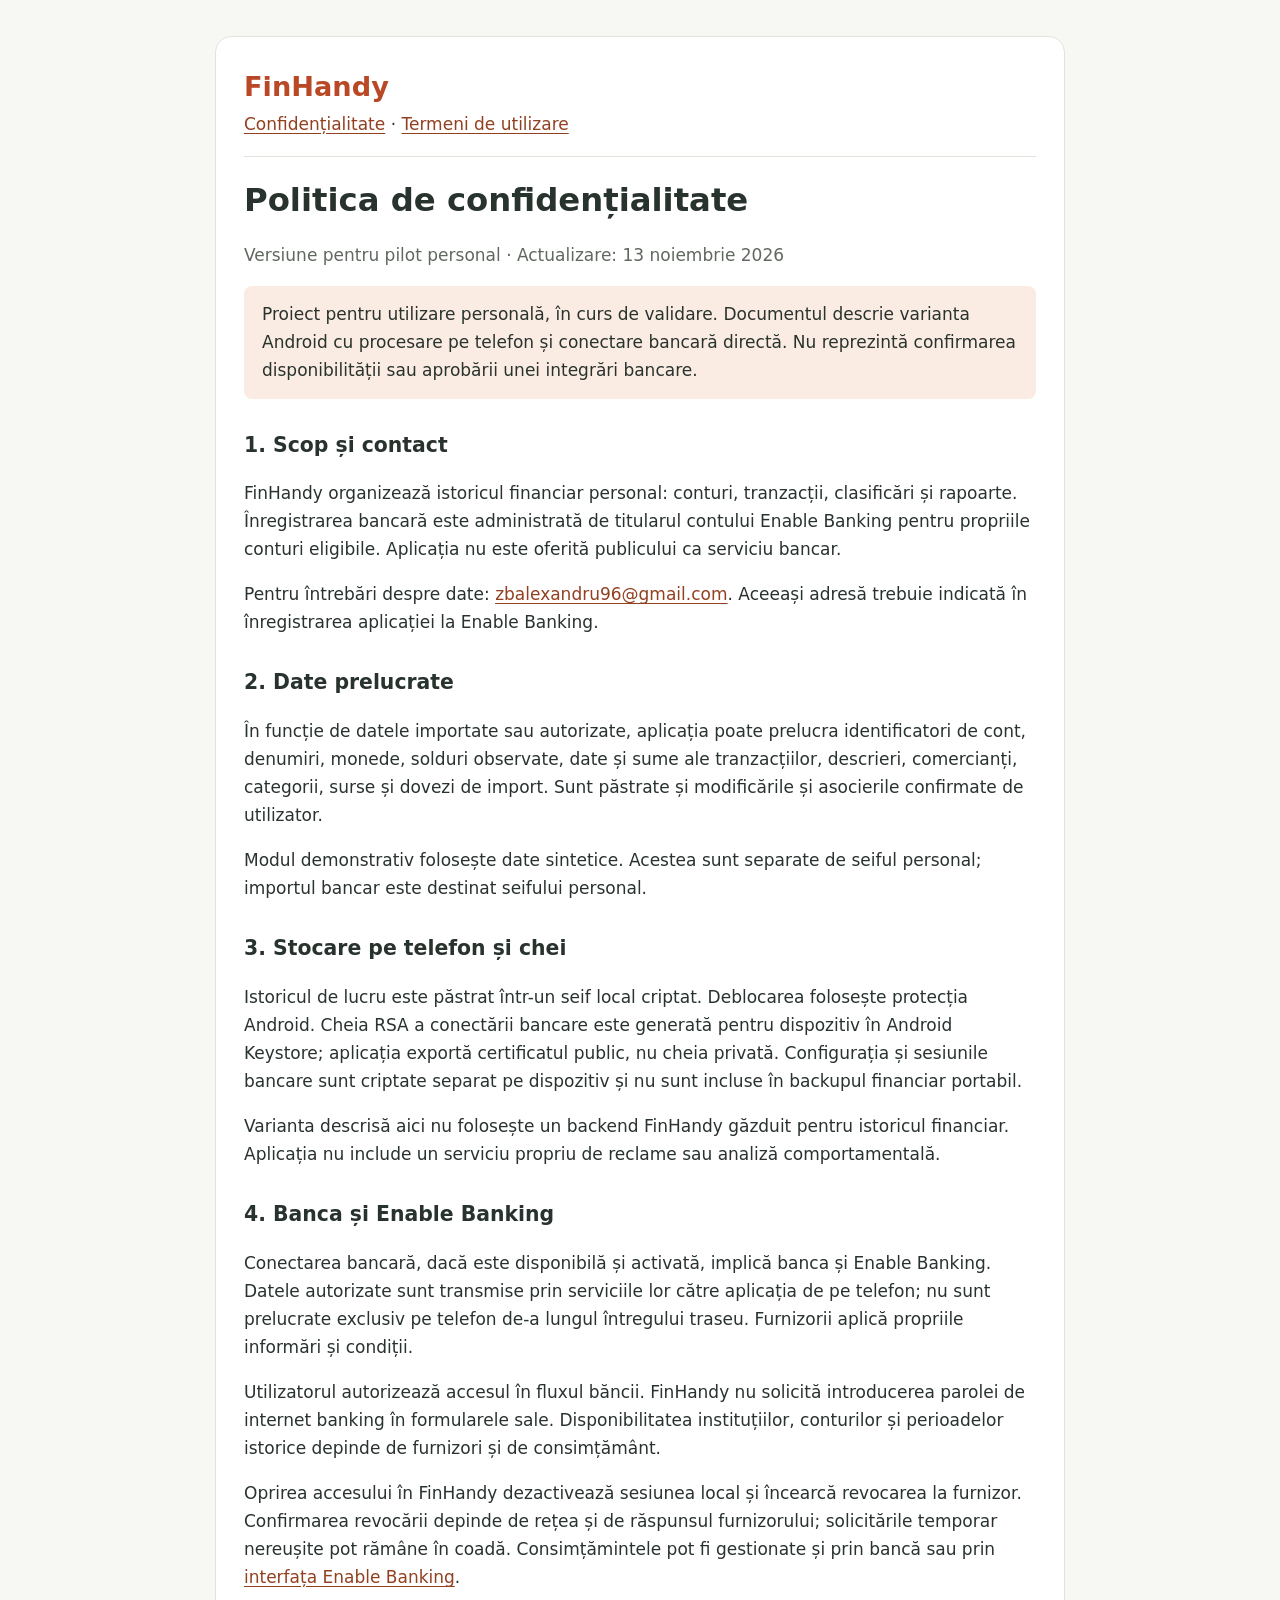
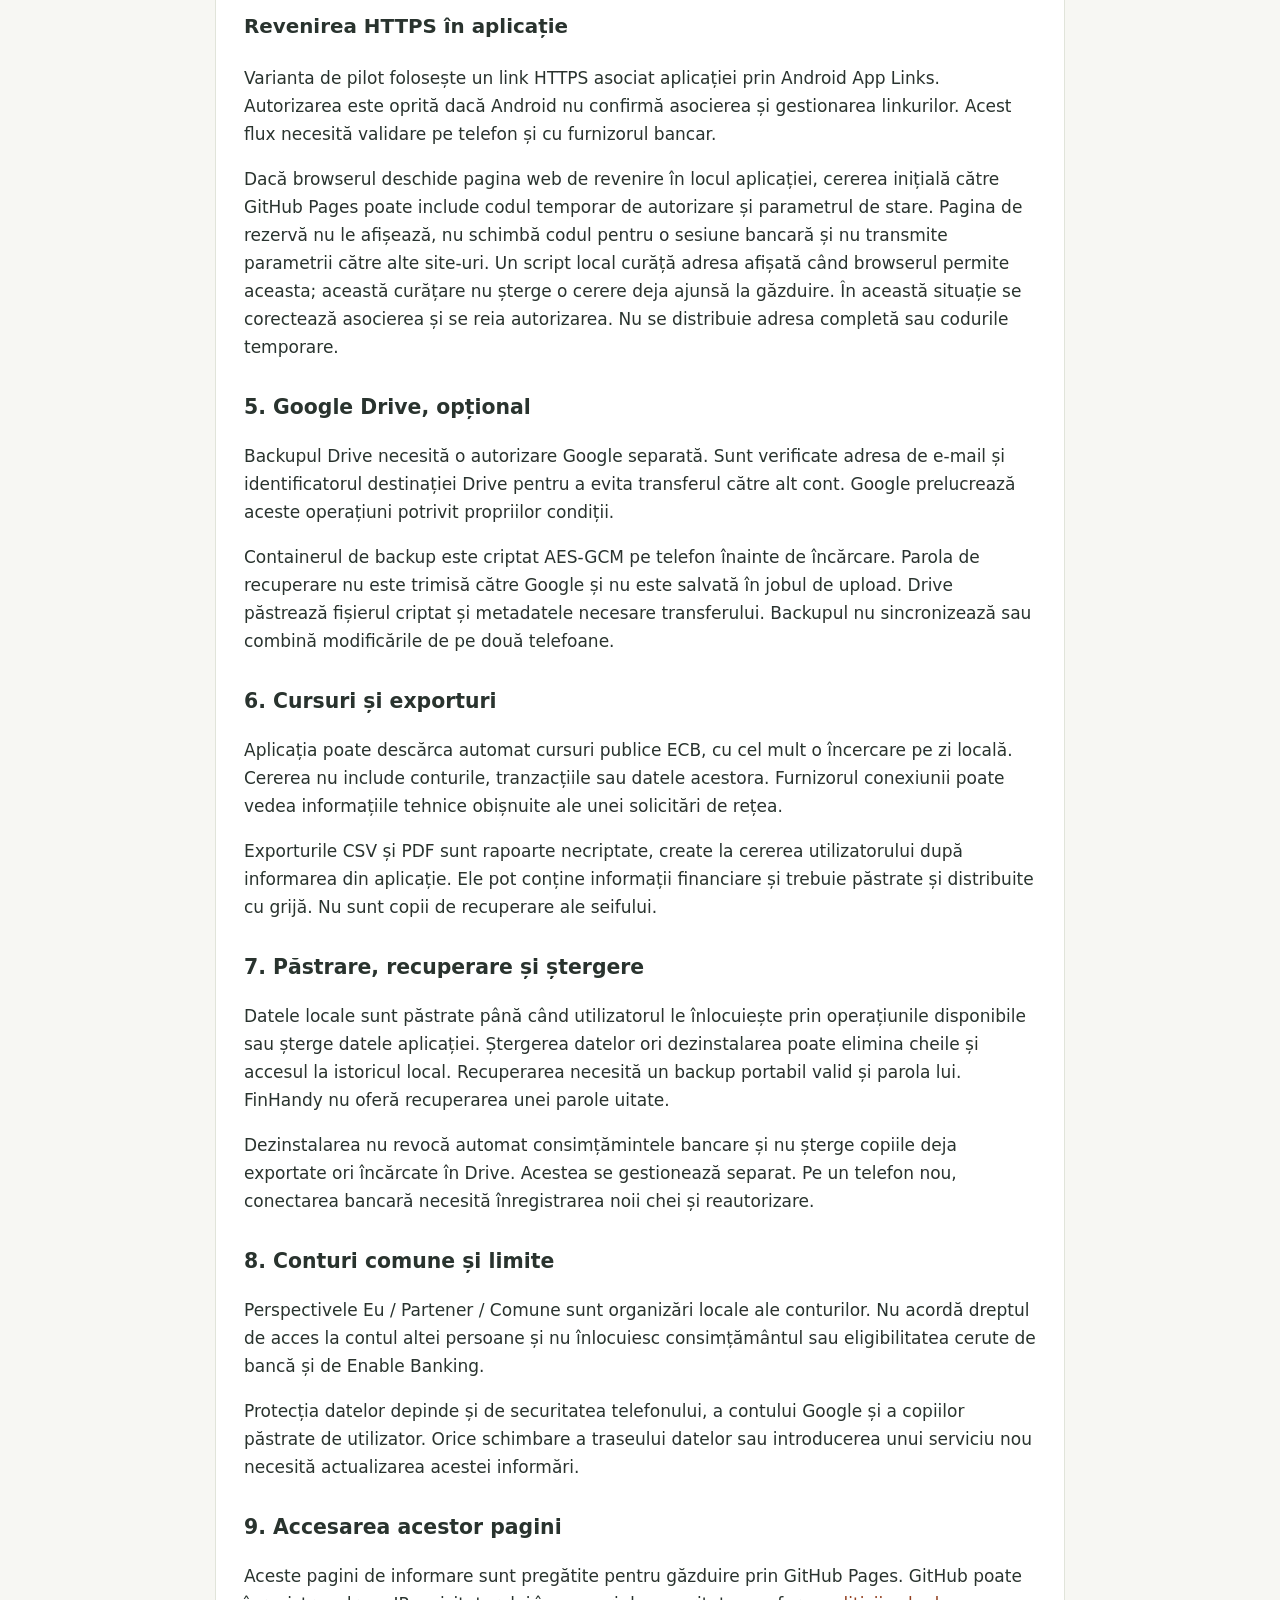
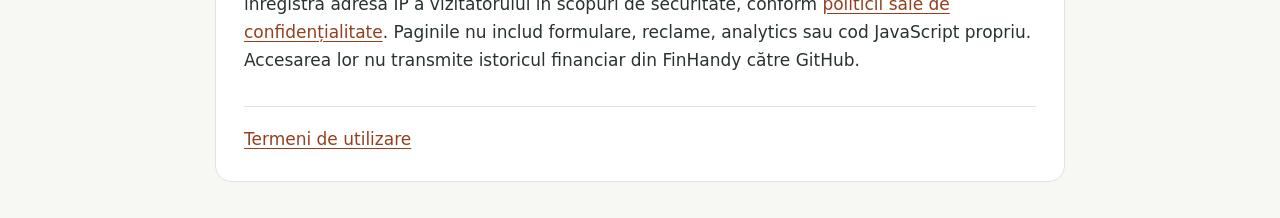
==== privacy.html @ 57fa21dd "Add files via upload" ====
<!doctype html>
<html lang="ro"><head><meta charset="utf-8"><meta name="viewport" content="width=device-width,initial-scale=1"><meta name="referrer" content="no-referrer"><title>FinHandy — Confidențialitate</title><link rel="stylesheet" href="site.css"></head>
<body><main>
<header><a class="brand" href="privacy.html">FinHandy</a><nav aria-label="Documente"><a href="privacy.html" aria-current="page">Confidențialitate</a> · <a href="terms.html">Termeni de utilizare</a></nav></header>
<h1>Politica de confidențialitate</h1>
<p class="meta">Versiune pentru pilot personal · Actualizare: 13 noiembrie 2026</p>
<p class="notice">Proiect pentru utilizare personală, în curs de validare. Documentul descrie varianta Android cu procesare pe telefon și conectare bancară directă. Nu reprezintă confirmarea disponibilității sau aprobării unei integrări bancare.</p>
<h2>1. Scop și contact</h2>
<p>FinHandy organizează istoricul financiar personal: conturi, tranzacții, clasificări și rapoarte. Înregistrarea bancară este administrată de titularul contului Enable Banking pentru propriile conturi eligibile. Aplicația nu este oferită publicului ca serviciu bancar.</p>
<p>Pentru întrebări despre date: <a href="mailto:zbalexandru96@gmail.com">zbalexandru96@gmail.com</a>. Aceeași adresă trebuie indicată în înregistrarea aplicației la Enable Banking.</p>
<h2>2. Date prelucrate</h2>
<p>În funcție de datele importate sau autorizate, aplicația poate prelucra identificatori de cont, denumiri, monede, solduri observate, date și sume ale tranzacțiilor, descrieri, comercianți, categorii, surse și dovezi de import. Sunt păstrate și modificările și asocierile confirmate de utilizator.</p>
<p>Modul demonstrativ folosește date sintetice. Acestea sunt separate de seiful personal; importul bancar este destinat seifului personal.</p>
<h2>3. Stocare pe telefon și chei</h2>
<p>Istoricul de lucru este păstrat într-un seif local criptat. Deblocarea folosește protecția Android. Cheia RSA a conectării bancare este generată pentru dispozitiv în Android Keystore; aplicația exportă certificatul public, nu cheia privată. Configurația și sesiunile bancare sunt criptate separat pe dispozitiv și nu sunt incluse în backupul financiar portabil.</p>
<p>Varianta descrisă aici nu folosește un backend FinHandy găzduit pentru istoricul financiar. Aplicația nu include un serviciu propriu de reclame sau analiză comportamentală.</p>
<h2>4. Banca și Enable Banking</h2>
<p>Conectarea bancară, dacă este disponibilă și activată, implică banca și Enable Banking. Datele autorizate sunt transmise prin serviciile lor către aplicația de pe telefon; nu sunt prelucrate exclusiv pe telefon de-a lungul întregului traseu. Furnizorii aplică propriile informări și condiții.</p>
<p>Utilizatorul autorizează accesul în fluxul băncii. FinHandy nu solicită introducerea parolei de internet banking în formularele sale. Disponibilitatea instituțiilor, conturilor și perioadelor istorice depinde de furnizori și de consimțământ.</p>
<p>Oprirea accesului în FinHandy dezactivează sesiunea local și încearcă revocarea la furnizor. Confirmarea revocării depinde de rețea și de răspunsul furnizorului; solicitările temporar nereușite pot rămâne în coadă. Consimțămintele pot fi gestionate și prin bancă sau prin <a href="https://enablebanking.com/data-sharing-consents/">interfața Enable Banking</a>.</p>
<h3>Revenirea HTTPS în aplicație</h3>
<p>Varianta de pilot folosește un link HTTPS asociat aplicației prin Android App Links. Autorizarea este oprită dacă Android nu confirmă asocierea și gestionarea linkurilor. Acest flux necesită validare pe telefon și cu furnizorul bancar.</p>
<p>Dacă browserul deschide pagina web de revenire în locul aplicației, cererea inițială către GitHub Pages poate include codul temporar de autorizare și parametrul de stare. Pagina de rezervă nu le afișează, nu schimbă codul pentru o sesiune bancară și nu transmite parametrii către alte site-uri. Un script local curăță adresa afișată când browserul permite aceasta; această curățare nu șterge o cerere deja ajunsă la găzduire. În această situație se corectează asocierea și se reia autorizarea. Nu se distribuie adresa completă sau codurile temporare.</p>
<h2>5. Google Drive, opțional</h2>
<p>Backupul Drive necesită o autorizare Google separată. Sunt verificate adresa de e-mail și identificatorul destinației Drive pentru a evita transferul către alt cont. Google prelucrează aceste operațiuni potrivit propriilor condiții.</p>
<p>Containerul de backup este criptat AES-GCM pe telefon înainte de încărcare. Parola de recuperare nu este trimisă către Google și nu este salvată în jobul de upload. Drive păstrează fișierul criptat și metadatele necesare transferului. Backupul nu sincronizează sau combină modificările de pe două telefoane.</p>
<h2>6. Cursuri și exporturi</h2>
<p>Aplicația poate descărca automat cursuri publice ECB, cu cel mult o încercare pe zi locală. Cererea nu include conturile, tranzacțiile sau datele acestora. Furnizorul conexiunii poate vedea informațiile tehnice obișnuite ale unei solicitări de rețea.</p>
<p>Exporturile CSV și PDF sunt rapoarte necriptate, create la cererea utilizatorului după informarea din aplicație. Ele pot conține informații financiare și trebuie păstrate și distribuite cu grijă. Nu sunt copii de recuperare ale seifului.</p>
<h2>7. Păstrare, recuperare și ștergere</h2>
<p>Datele locale sunt păstrate până când utilizatorul le înlocuiește prin operațiunile disponibile sau șterge datele aplicației. Ștergerea datelor ori dezinstalarea poate elimina cheile și accesul la istoricul local. Recuperarea necesită un backup portabil valid și parola lui. FinHandy nu oferă recuperarea unei parole uitate.</p>
<p>Dezinstalarea nu revocă automat consimțămintele bancare și nu șterge copiile deja exportate ori încărcate în Drive. Acestea se gestionează separat. Pe un telefon nou, conectarea bancară necesită înregistrarea noii chei și reautorizare.</p>
<h2>8. Conturi comune și limite</h2>
<p>Perspectivele Eu / Partener / Comune sunt organizări locale ale conturilor. Nu acordă dreptul de acces la contul altei persoane și nu înlocuiesc consimțământul sau eligibilitatea cerute de bancă și de Enable Banking.</p>
<p>Protecția datelor depinde și de securitatea telefonului, a contului Google și a copiilor păstrate de utilizator. Orice schimbare a traseului datelor sau introducerea unui serviciu nou necesită actualizarea acestei informări.</p>
<h2>9. Accesarea acestor pagini</h2>
<p>Aceste pagini de informare sunt pregătite pentru găzduire prin GitHub Pages. GitHub poate înregistra adresa IP a vizitatorului în scopuri de securitate, conform <a href="https://docs.github.com/en/site-policy/privacy-policies/github-general-privacy-statement">politicii sale de confidențialitate</a>. Paginile nu includ formulare, reclame, analytics sau cod JavaScript propriu. Accesarea lor nu transmite istoricul financiar din FinHandy către GitHub.</p>
<footer><a href="terms.html">Termeni de utilizare</a></footer>
</main></body></html>
---- site.css ----
:root{font-family:system-ui,sans-serif;color:#29332e;background:#f7f7f3;font-size:17px;line-height:1.65;color-scheme:light}
*{box-sizing:border-box}body{margin:0}main{max-width:850px;margin:36px auto;padding:28px;background:#fff;border:1px solid #e1e4da;border-radius:16px}
header{border-bottom:1px solid #e1e4da;padding-bottom:18px;margin-bottom:24px}.brand{color:#b94926;font-weight:750;font-size:1.6rem;text-decoration:none}h1{font-size:1.9rem;line-height:1.2}h2{font-size:1.2rem;margin-top:30px}a{color:#934020;text-underline-offset:3px}a:focus-visible{outline:3px solid #007f7b;outline-offset:4px}.meta{color:#60685f}.notice{padding:14px 18px;background:#fbece3;border-radius:8px}footer{border-top:1px solid #e1e4da;margin-top:32px;padding-top:18px}li{margin:8px 0}@media(max-width:600px){main{margin:12px;padding:20px}h1{font-size:1.6rem}}
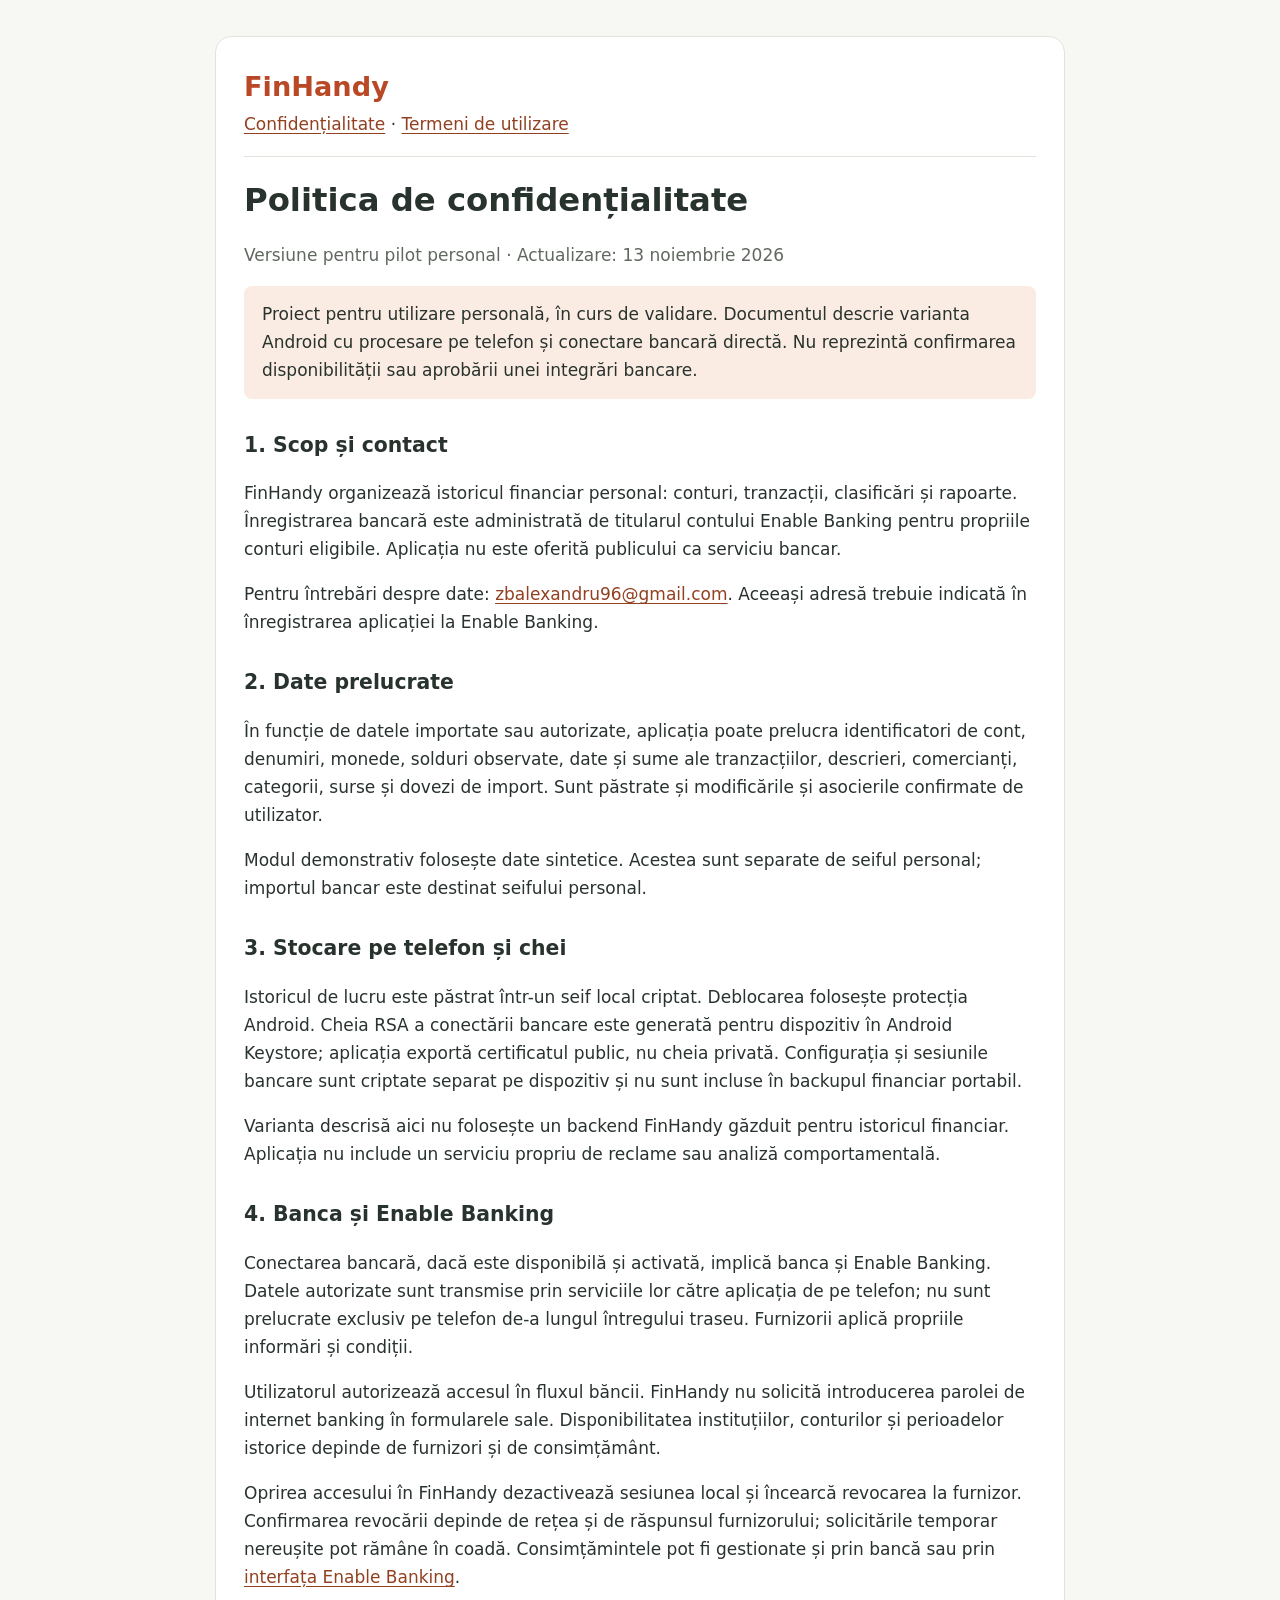
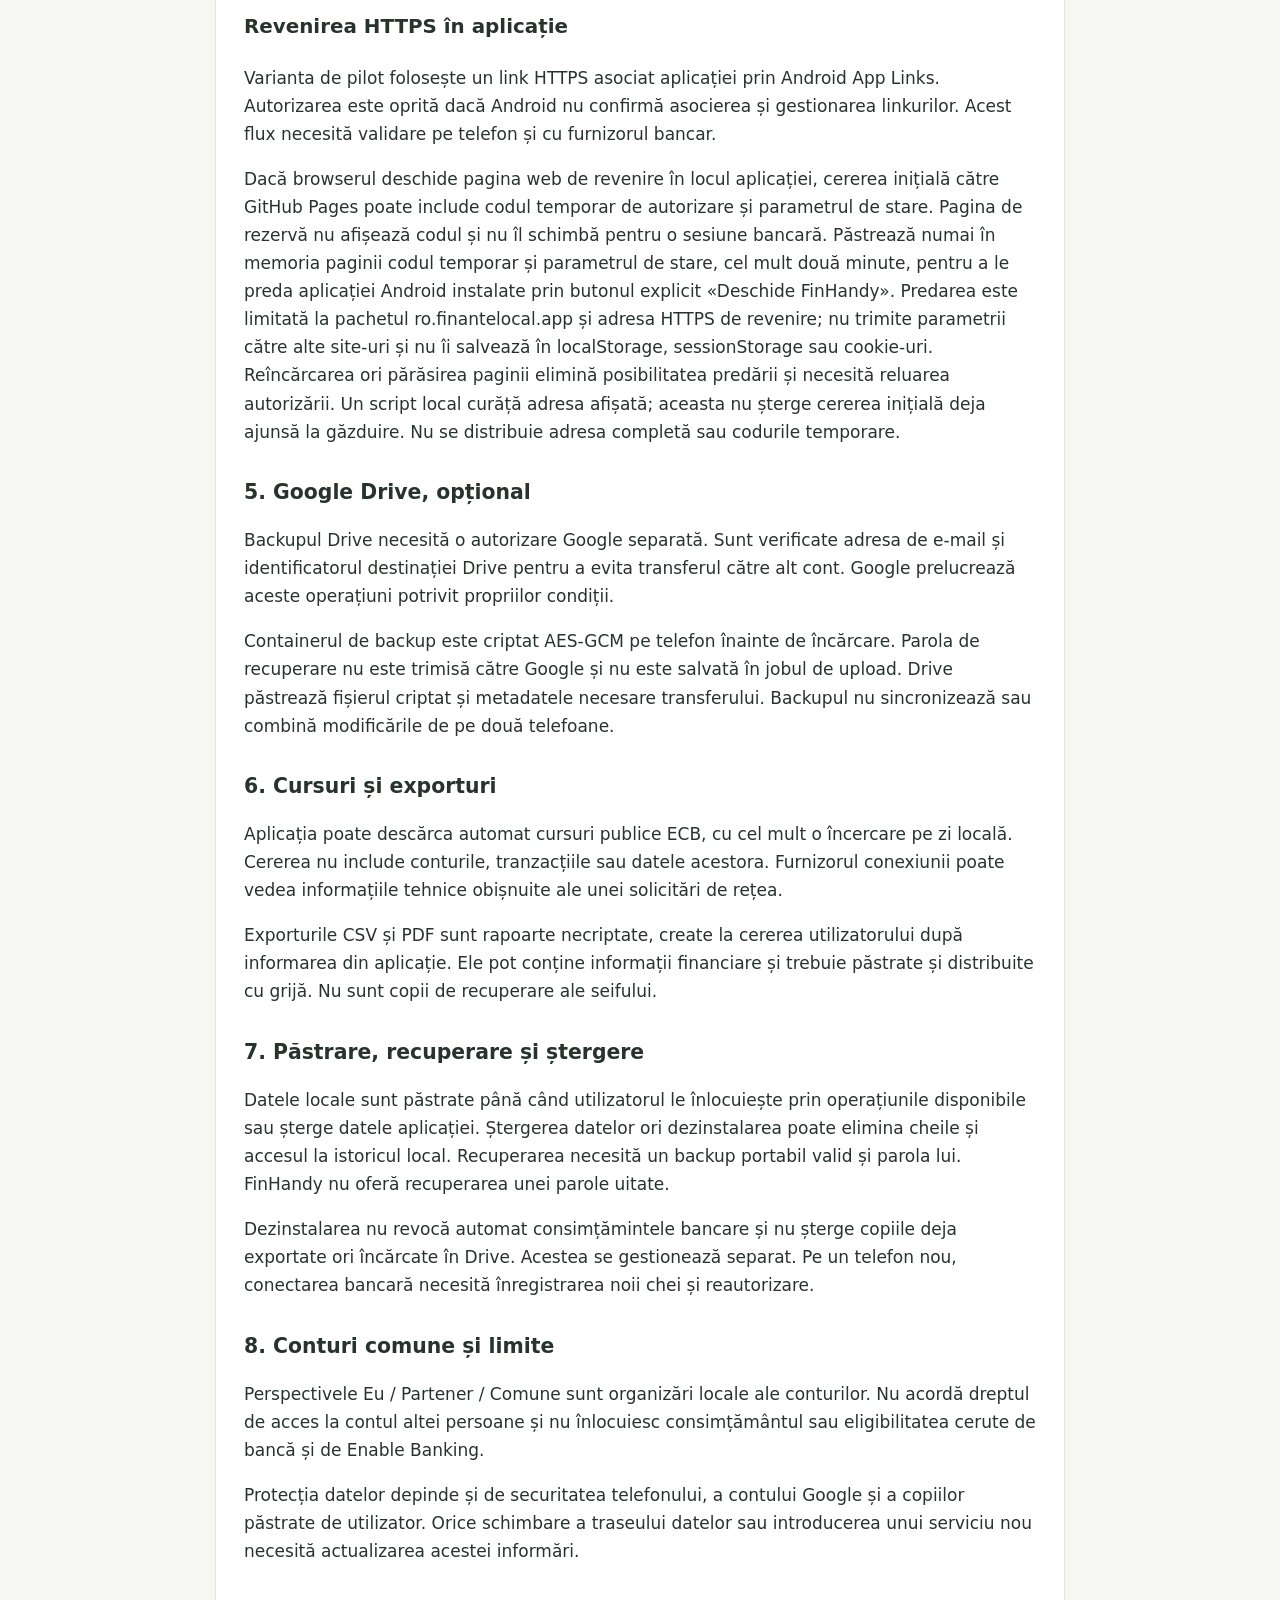
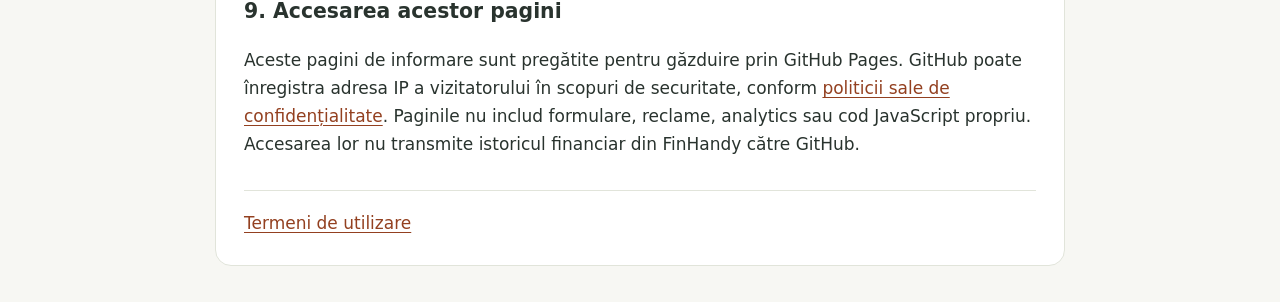
==== commit 0c370022: "Add files via upload" ====
--- a/privacy.html
+++ b/privacy.html
@@ -1,39 +1,39 @@
-<!doctype html>
-<html lang="ro"><head><meta charset="utf-8"><meta name="viewport" content="width=device-width,initial-scale=1"><meta name="referrer" content="no-referrer"><title>FinHandy — Confidențialitate</title><link rel="stylesheet" href="site.css"></head>
-<body><main>
-<header><a class="brand" href="privacy.html">FinHandy</a><nav aria-label="Documente"><a href="privacy.html" aria-current="page">Confidențialitate</a> · <a href="terms.html">Termeni de utilizare</a></nav></header>
-<h1>Politica de confidențialitate</h1>
-<p class="meta">Versiune pentru pilot personal · Actualizare: 13 noiembrie 2026</p>
-<p class="notice">Proiect pentru utilizare personală, în curs de validare. Documentul descrie varianta Android cu procesare pe telefon și conectare bancară directă. Nu reprezintă confirmarea disponibilității sau aprobării unei integrări bancare.</p>
-<h2>1. Scop și contact</h2>
-<p>FinHandy organizează istoricul financiar personal: conturi, tranzacții, clasificări și rapoarte. Înregistrarea bancară este administrată de titularul contului Enable Banking pentru propriile conturi eligibile. Aplicația nu este oferită publicului ca serviciu bancar.</p>
-<p>Pentru întrebări despre date: <a href="mailto:zbalexandru96@gmail.com">zbalexandru96@gmail.com</a>. Aceeași adresă trebuie indicată în înregistrarea aplicației la Enable Banking.</p>
-<h2>2. Date prelucrate</h2>
-<p>În funcție de datele importate sau autorizate, aplicația poate prelucra identificatori de cont, denumiri, monede, solduri observate, date și sume ale tranzacțiilor, descrieri, comercianți, categorii, surse și dovezi de import. Sunt păstrate și modificările și asocierile confirmate de utilizator.</p>
-<p>Modul demonstrativ folosește date sintetice. Acestea sunt separate de seiful personal; importul bancar este destinat seifului personal.</p>
-<h2>3. Stocare pe telefon și chei</h2>
-<p>Istoricul de lucru este păstrat într-un seif local criptat. Deblocarea folosește protecția Android. Cheia RSA a conectării bancare este generată pentru dispozitiv în Android Keystore; aplicația exportă certificatul public, nu cheia privată. Configurația și sesiunile bancare sunt criptate separat pe dispozitiv și nu sunt incluse în backupul financiar portabil.</p>
-<p>Varianta descrisă aici nu folosește un backend FinHandy găzduit pentru istoricul financiar. Aplicația nu include un serviciu propriu de reclame sau analiză comportamentală.</p>
-<h2>4. Banca și Enable Banking</h2>
-<p>Conectarea bancară, dacă este disponibilă și activată, implică banca și Enable Banking. Datele autorizate sunt transmise prin serviciile lor către aplicația de pe telefon; nu sunt prelucrate exclusiv pe telefon de-a lungul întregului traseu. Furnizorii aplică propriile informări și condiții.</p>
-<p>Utilizatorul autorizează accesul în fluxul băncii. FinHandy nu solicită introducerea parolei de internet banking în formularele sale. Disponibilitatea instituțiilor, conturilor și perioadelor istorice depinde de furnizori și de consimțământ.</p>
-<p>Oprirea accesului în FinHandy dezactivează sesiunea local și încearcă revocarea la furnizor. Confirmarea revocării depinde de rețea și de răspunsul furnizorului; solicitările temporar nereușite pot rămâne în coadă. Consimțămintele pot fi gestionate și prin bancă sau prin <a href="https://enablebanking.com/data-sharing-consents/">interfața Enable Banking</a>.</p>
-<h3>Revenirea HTTPS în aplicație</h3>
-<p>Varianta de pilot folosește un link HTTPS asociat aplicației prin Android App Links. Autorizarea este oprită dacă Android nu confirmă asocierea și gestionarea linkurilor. Acest flux necesită validare pe telefon și cu furnizorul bancar.</p>
-<p>Dacă browserul deschide pagina web de revenire în locul aplicației, cererea inițială către GitHub Pages poate include codul temporar de autorizare și parametrul de stare. Pagina de rezervă nu le afișează, nu schimbă codul pentru o sesiune bancară și nu transmite parametrii către alte site-uri. Un script local curăță adresa afișată când browserul permite aceasta; această curățare nu șterge o cerere deja ajunsă la găzduire. În această situație se corectează asocierea și se reia autorizarea. Nu se distribuie adresa completă sau codurile temporare.</p>
-<h2>5. Google Drive, opțional</h2>
-<p>Backupul Drive necesită o autorizare Google separată. Sunt verificate adresa de e-mail și identificatorul destinației Drive pentru a evita transferul către alt cont. Google prelucrează aceste operațiuni potrivit propriilor condiții.</p>
-<p>Containerul de backup este criptat AES-GCM pe telefon înainte de încărcare. Parola de recuperare nu este trimisă către Google și nu este salvată în jobul de upload. Drive păstrează fișierul criptat și metadatele necesare transferului. Backupul nu sincronizează sau combină modificările de pe două telefoane.</p>
-<h2>6. Cursuri și exporturi</h2>
-<p>Aplicația poate descărca automat cursuri publice ECB, cu cel mult o încercare pe zi locală. Cererea nu include conturile, tranzacțiile sau datele acestora. Furnizorul conexiunii poate vedea informațiile tehnice obișnuite ale unei solicitări de rețea.</p>
-<p>Exporturile CSV și PDF sunt rapoarte necriptate, create la cererea utilizatorului după informarea din aplicație. Ele pot conține informații financiare și trebuie păstrate și distribuite cu grijă. Nu sunt copii de recuperare ale seifului.</p>
-<h2>7. Păstrare, recuperare și ștergere</h2>
-<p>Datele locale sunt păstrate până când utilizatorul le înlocuiește prin operațiunile disponibile sau șterge datele aplicației. Ștergerea datelor ori dezinstalarea poate elimina cheile și accesul la istoricul local. Recuperarea necesită un backup portabil valid și parola lui. FinHandy nu oferă recuperarea unei parole uitate.</p>
-<p>Dezinstalarea nu revocă automat consimțămintele bancare și nu șterge copiile deja exportate ori încărcate în Drive. Acestea se gestionează separat. Pe un telefon nou, conectarea bancară necesită înregistrarea noii chei și reautorizare.</p>
-<h2>8. Conturi comune și limite</h2>
-<p>Perspectivele Eu / Partener / Comune sunt organizări locale ale conturilor. Nu acordă dreptul de acces la contul altei persoane și nu înlocuiesc consimțământul sau eligibilitatea cerute de bancă și de Enable Banking.</p>
-<p>Protecția datelor depinde și de securitatea telefonului, a contului Google și a copiilor păstrate de utilizator. Orice schimbare a traseului datelor sau introducerea unui serviciu nou necesită actualizarea acestei informări.</p>
-<h2>9. Accesarea acestor pagini</h2>
-<p>Aceste pagini de informare sunt pregătite pentru găzduire prin GitHub Pages. GitHub poate înregistra adresa IP a vizitatorului în scopuri de securitate, conform <a href="https://docs.github.com/en/site-policy/privacy-policies/github-general-privacy-statement">politicii sale de confidențialitate</a>. Paginile nu includ formulare, reclame, analytics sau cod JavaScript propriu. Accesarea lor nu transmite istoricul financiar din FinHandy către GitHub.</p>
-<footer><a href="terms.html">Termeni de utilizare</a></footer>
-</main></body></html>
+<!doctype html>
+<html lang="ro"><head><meta charset="utf-8"><meta name="viewport" content="width=device-width,initial-scale=1"><meta name="referrer" content="no-referrer"><title>FinHandy — Confidențialitate</title><link rel="stylesheet" href="site.css"></head>
+<body><main>
+<header><a class="brand" href="privacy.html">FinHandy</a><nav aria-label="Documente"><a href="privacy.html" aria-current="page">Confidențialitate</a> · <a href="terms.html">Termeni de utilizare</a></nav></header>
+<h1>Politica de confidențialitate</h1>
+<p class="meta">Versiune pentru pilot personal · Actualizare: 13 noiembrie 2026</p>
+<p class="notice">Proiect pentru utilizare personală, în curs de validare. Documentul descrie varianta Android cu procesare pe telefon și conectare bancară directă. Nu reprezintă confirmarea disponibilității sau aprobării unei integrări bancare.</p>
+<h2>1. Scop și contact</h2>
+<p>FinHandy organizează istoricul financiar personal: conturi, tranzacții, clasificări și rapoarte. Înregistrarea bancară este administrată de titularul contului Enable Banking pentru propriile conturi eligibile. Aplicația nu este oferită publicului ca serviciu bancar.</p>
+<p>Pentru întrebări despre date: <a href="mailto:zbalexandru96@gmail.com">zbalexandru96@gmail.com</a>. Aceeași adresă trebuie indicată în înregistrarea aplicației la Enable Banking.</p>
+<h2>2. Date prelucrate</h2>
+<p>În funcție de datele importate sau autorizate, aplicația poate prelucra identificatori de cont, denumiri, monede, solduri observate, date și sume ale tranzacțiilor, descrieri, comercianți, categorii, surse și dovezi de import. Sunt păstrate și modificările și asocierile confirmate de utilizator.</p>
+<p>Modul demonstrativ folosește date sintetice. Acestea sunt separate de seiful personal; importul bancar este destinat seifului personal.</p>
+<h2>3. Stocare pe telefon și chei</h2>
+<p>Istoricul de lucru este păstrat într-un seif local criptat. Deblocarea folosește protecția Android. Cheia RSA a conectării bancare este generată pentru dispozitiv în Android Keystore; aplicația exportă certificatul public, nu cheia privată. Configurația și sesiunile bancare sunt criptate separat pe dispozitiv și nu sunt incluse în backupul financiar portabil.</p>
+<p>Varianta descrisă aici nu folosește un backend FinHandy găzduit pentru istoricul financiar. Aplicația nu include un serviciu propriu de reclame sau analiză comportamentală.</p>
+<h2>4. Banca și Enable Banking</h2>
+<p>Conectarea bancară, dacă este disponibilă și activată, implică banca și Enable Banking. Datele autorizate sunt transmise prin serviciile lor către aplicația de pe telefon; nu sunt prelucrate exclusiv pe telefon de-a lungul întregului traseu. Furnizorii aplică propriile informări și condiții.</p>
+<p>Utilizatorul autorizează accesul în fluxul băncii. FinHandy nu solicită introducerea parolei de internet banking în formularele sale. Disponibilitatea instituțiilor, conturilor și perioadelor istorice depinde de furnizori și de consimțământ.</p>
+<p>Oprirea accesului în FinHandy dezactivează sesiunea local și încearcă revocarea la furnizor. Confirmarea revocării depinde de rețea și de răspunsul furnizorului; solicitările temporar nereușite pot rămâne în coadă. Consimțămintele pot fi gestionate și prin bancă sau prin <a href="https://enablebanking.com/data-sharing-consents/">interfața Enable Banking</a>.</p>
+<h3>Revenirea HTTPS în aplicație</h3>
+<p>Varianta de pilot folosește un link HTTPS asociat aplicației prin Android App Links. Autorizarea este oprită dacă Android nu confirmă asocierea și gestionarea linkurilor. Acest flux necesită validare pe telefon și cu furnizorul bancar.</p>
+<p>Dacă browserul deschide pagina web de revenire în locul aplicației, cererea inițială către GitHub Pages poate include codul temporar de autorizare și parametrul de stare. Pagina de rezervă nu afișează codul și nu îl schimbă pentru o sesiune bancară. Păstrează numai în memoria paginii codul temporar și parametrul de stare, cel mult două minute, pentru a le preda aplicației Android instalate prin butonul explicit «Deschide FinHandy». Predarea este limitată la pachetul ro.finantelocal.app și adresa HTTPS de revenire; nu trimite parametrii către alte site-uri și nu îi salvează în localStorage, sessionStorage sau cookie-uri. Reîncărcarea ori părăsirea paginii elimină posibilitatea predării și necesită reluarea autorizării. Un script local curăță adresa afișată; aceasta nu șterge cererea inițială deja ajunsă la găzduire. Nu se distribuie adresa completă sau codurile temporare.</p>
+<h2>5. Google Drive, opțional</h2>
+<p>Backupul Drive necesită o autorizare Google separată. Sunt verificate adresa de e-mail și identificatorul destinației Drive pentru a evita transferul către alt cont. Google prelucrează aceste operațiuni potrivit propriilor condiții.</p>
+<p>Containerul de backup este criptat AES-GCM pe telefon înainte de încărcare. Parola de recuperare nu este trimisă către Google și nu este salvată în jobul de upload. Drive păstrează fișierul criptat și metadatele necesare transferului. Backupul nu sincronizează sau combină modificările de pe două telefoane.</p>
+<h2>6. Cursuri și exporturi</h2>
+<p>Aplicația poate descărca automat cursuri publice ECB, cu cel mult o încercare pe zi locală. Cererea nu include conturile, tranzacțiile sau datele acestora. Furnizorul conexiunii poate vedea informațiile tehnice obișnuite ale unei solicitări de rețea.</p>
+<p>Exporturile CSV și PDF sunt rapoarte necriptate, create la cererea utilizatorului după informarea din aplicație. Ele pot conține informații financiare și trebuie păstrate și distribuite cu grijă. Nu sunt copii de recuperare ale seifului.</p>
+<h2>7. Păstrare, recuperare și ștergere</h2>
+<p>Datele locale sunt păstrate până când utilizatorul le înlocuiește prin operațiunile disponibile sau șterge datele aplicației. Ștergerea datelor ori dezinstalarea poate elimina cheile și accesul la istoricul local. Recuperarea necesită un backup portabil valid și parola lui. FinHandy nu oferă recuperarea unei parole uitate.</p>
+<p>Dezinstalarea nu revocă automat consimțămintele bancare și nu șterge copiile deja exportate ori încărcate în Drive. Acestea se gestionează separat. Pe un telefon nou, conectarea bancară necesită înregistrarea noii chei și reautorizare.</p>
+<h2>8. Conturi comune și limite</h2>
+<p>Perspectivele Eu / Partener / Comune sunt organizări locale ale conturilor. Nu acordă dreptul de acces la contul altei persoane și nu înlocuiesc consimțământul sau eligibilitatea cerute de bancă și de Enable Banking.</p>
+<p>Protecția datelor depinde și de securitatea telefonului, a contului Google și a copiilor păstrate de utilizator. Orice schimbare a traseului datelor sau introducerea unui serviciu nou necesită actualizarea acestei informări.</p>
+<h2>9. Accesarea acestor pagini</h2>
+<p>Aceste pagini de informare sunt pregătite pentru găzduire prin GitHub Pages. GitHub poate înregistra adresa IP a vizitatorului în scopuri de securitate, conform <a href="https://docs.github.com/en/site-policy/privacy-policies/github-general-privacy-statement">politicii sale de confidențialitate</a>. Paginile nu includ formulare, reclame, analytics sau cod JavaScript propriu. Accesarea lor nu transmite istoricul financiar din FinHandy către GitHub.</p>
+<footer><a href="terms.html">Termeni de utilizare</a></footer>
+</main></body></html>
